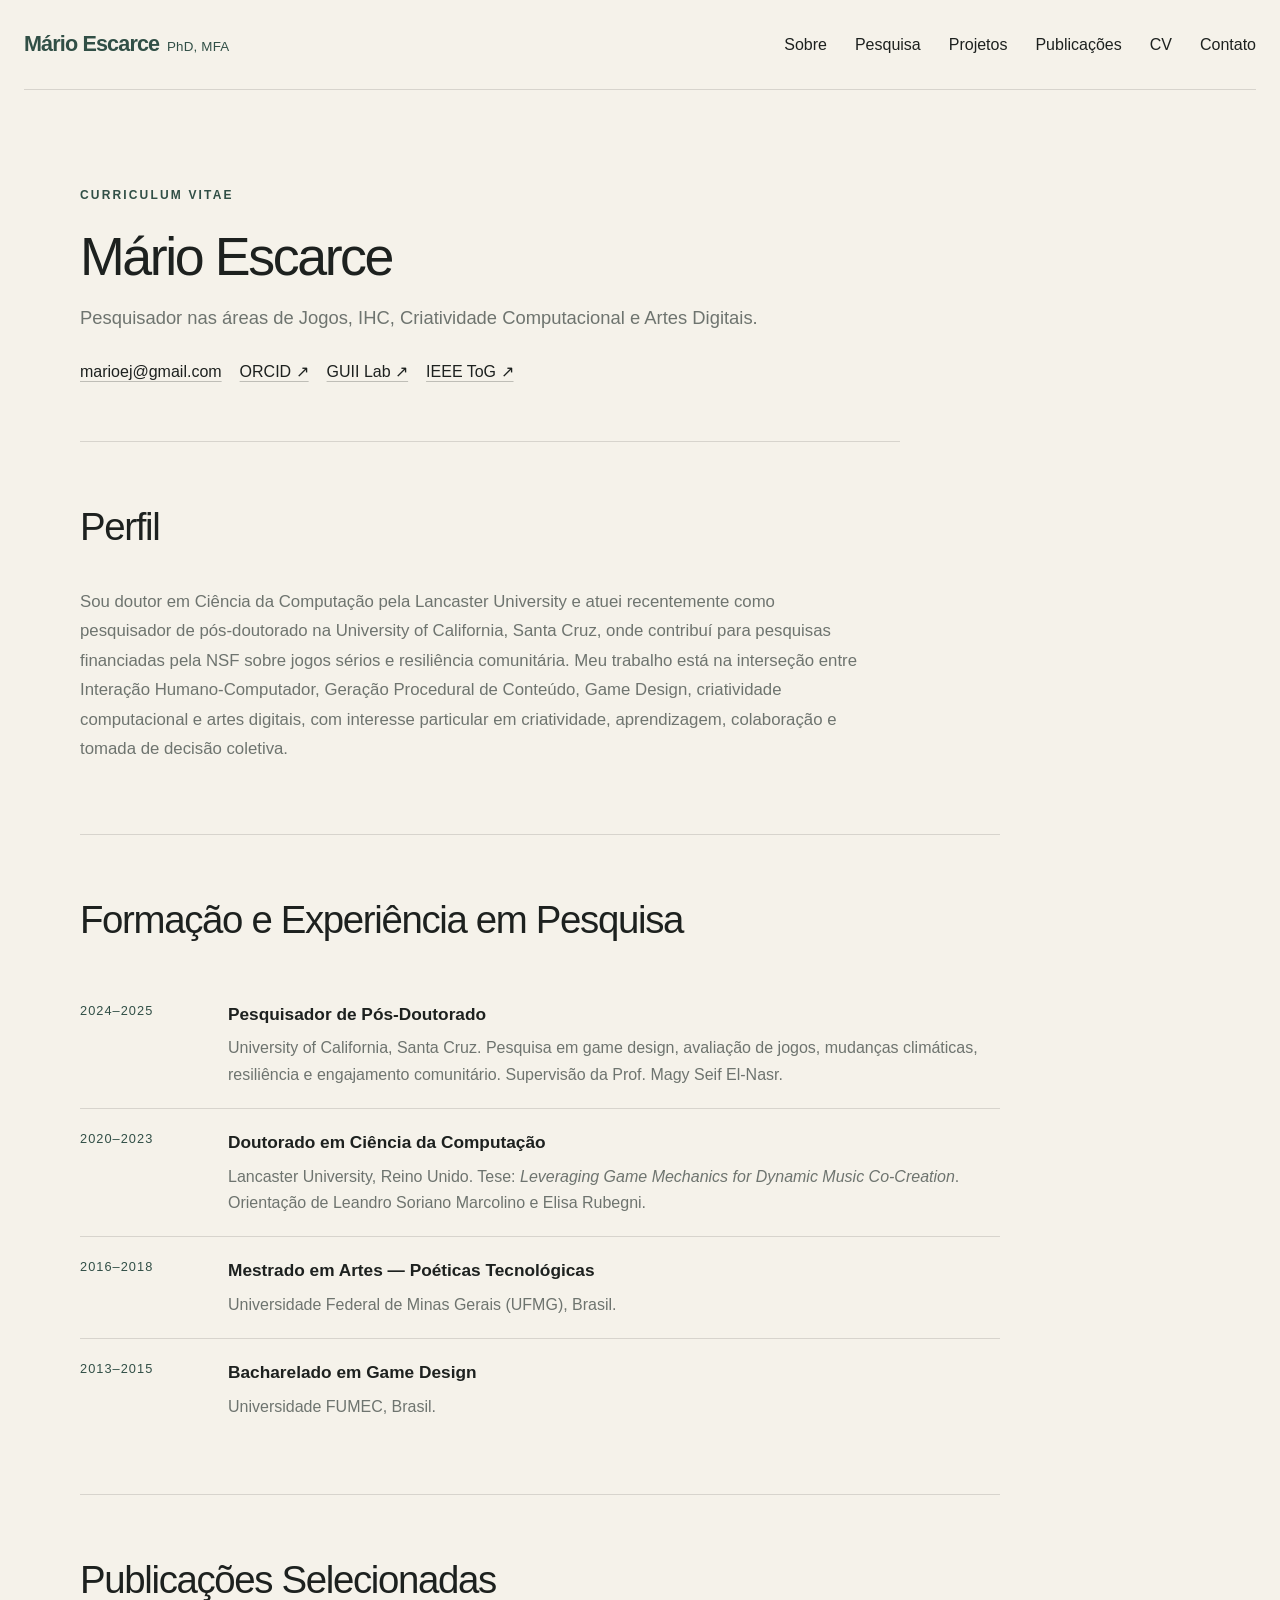
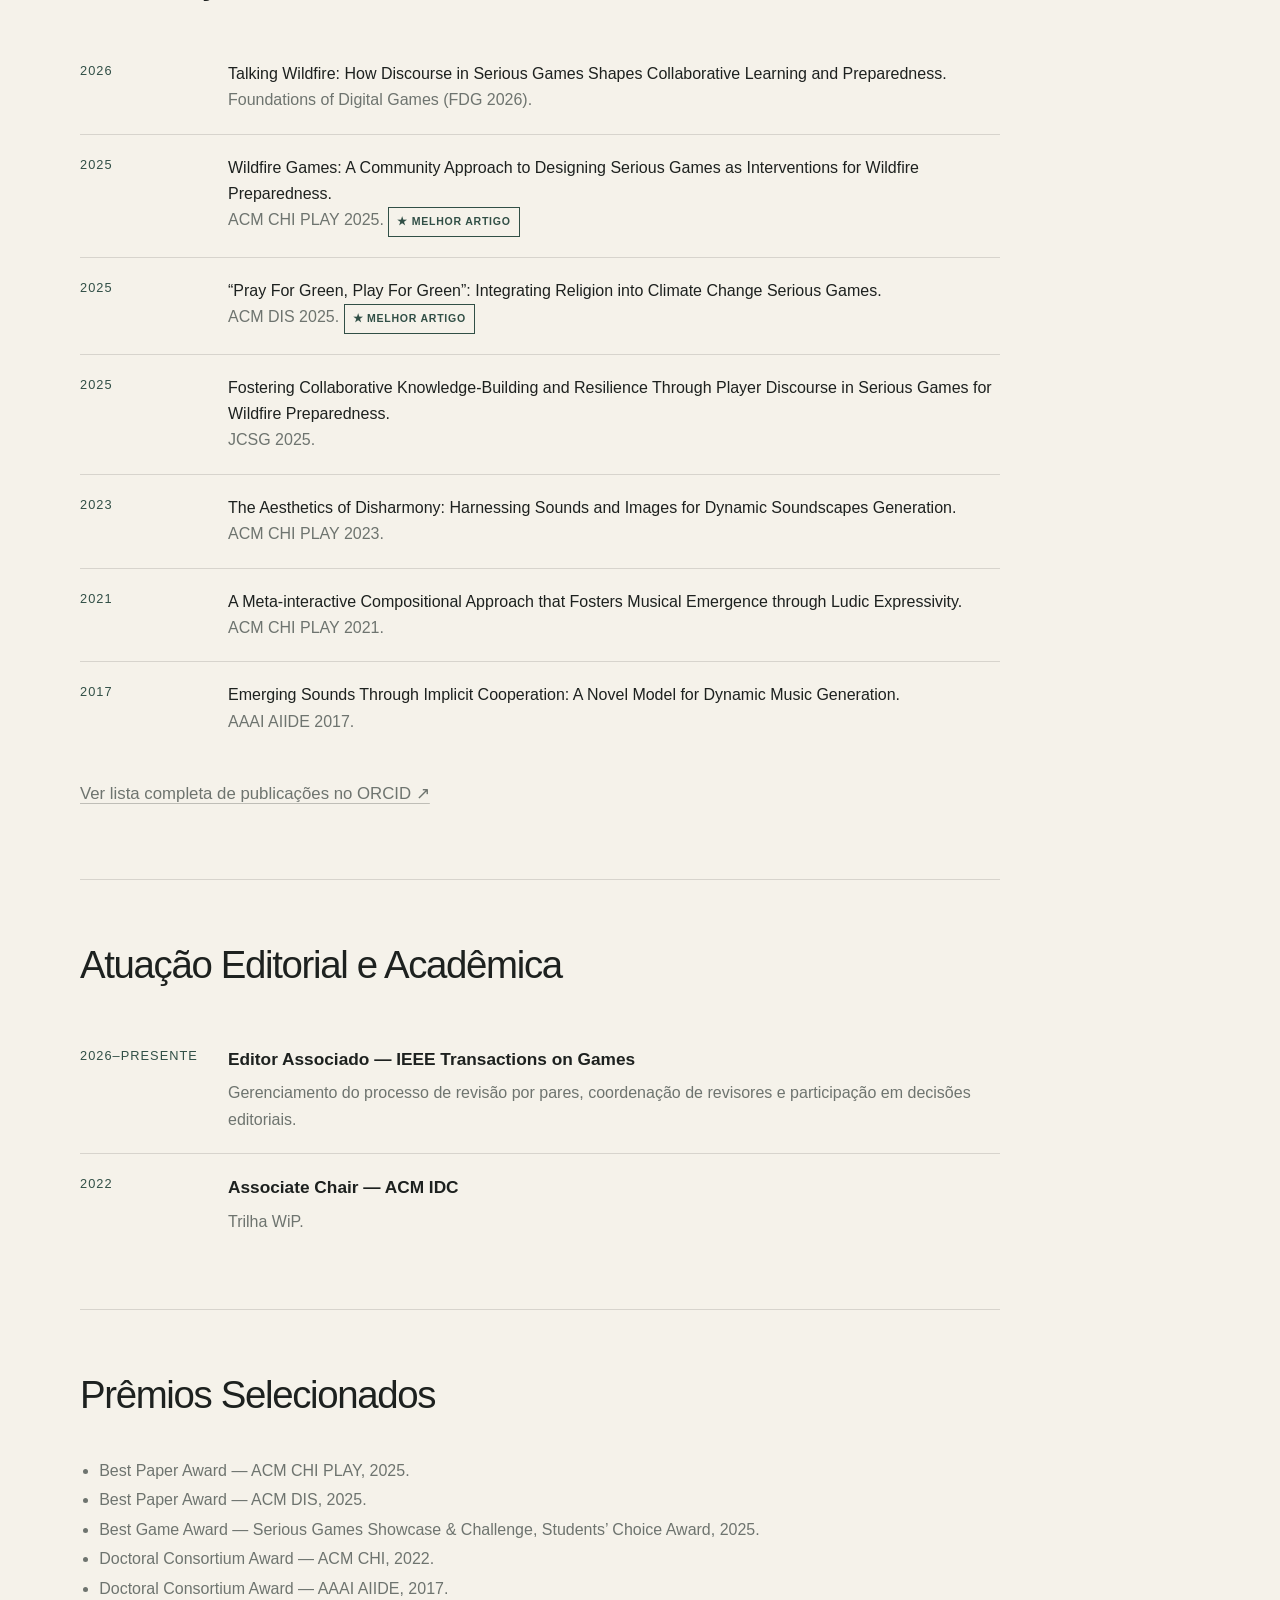
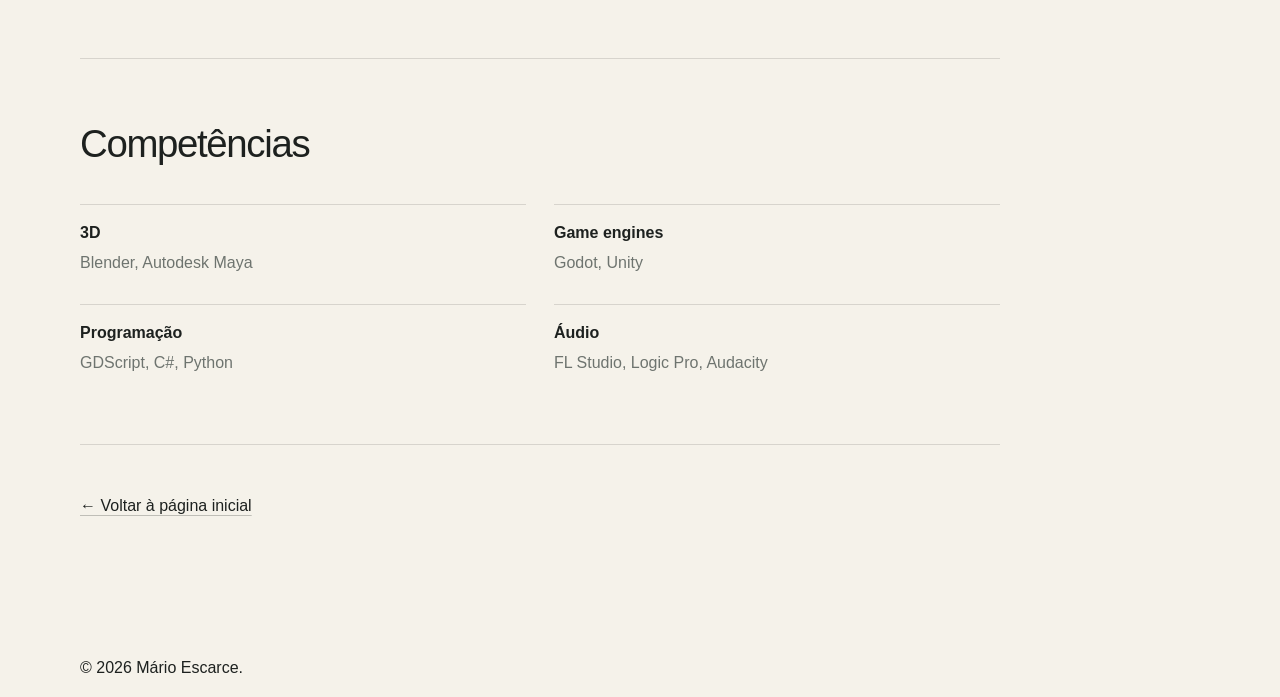
==== cv-pt.html @ 7b3f4ce1 "Create cv-pt.html" ====
<!doctype html>
<html lang="pt-BR">
<head>
  <meta charset="utf-8">
  <meta name="viewport" content="width=device-width, initial-scale=1">
  <title>Mário Escarce — CV</title>
  <meta name="description" content="Currículo resumido de Mário Escarce, pesquisador nas áreas de jogos, IHC, criatividade computacional e artes digitais.">
  <link rel="stylesheet" href="styles.css">
</head>
<body class="cv-body">
  <header class="site-header">
    <a class="brand" href="index.html#top">
      <span class="brand-name">Mário Escarce</span>
      <span class="brand-credentials">PhD, MFA</span>
    </a>

    <nav class="nav-links" aria-label="Navegação principal">
      <a href="index.html#about">Sobre</a>
      <a href="index.html#research">Pesquisa</a>
      <a href="index.html#projects">Projetos</a>
      <a href="index.html#publications">Publicações</a>
      <a href="cv-pt.html" aria-current="page">CV</a>
      <a href="index.html#contact">Contato</a>
    </nav>
  </header>

  <main class="cv-page">
    <section class="cv-hero">
      <p class="eyebrow">Curriculum Vitae</p>
      <h1>Mário Escarce</h1>
      <p class="cv-lead">Pesquisador nas áreas de Jogos, IHC, Criatividade Computacional e Artes Digitais.</p>

      <div class="cv-links">
        <a href="mailto:marioej@gmail.com">marioej@gmail.com</a>
        <a href="https://orcid.org/0000-0002-9091-2278" target="_blank" rel="noopener">ORCID ↗</a>
        <a href="https://guiilab.ucsc.edu/home" target="_blank" rel="noopener">GUII Lab ↗</a>
        <a href="https://transactions.games/about/editors" target="_blank" rel="noopener">IEEE ToG ↗</a>
      </div>
    </section>

    <section class="cv-section">
      <h2>Perfil</h2>
      <p>Sou doutor em Ciência da Computação pela Lancaster University e atuei recentemente como pesquisador de pós-doutorado na University of California, Santa Cruz, onde contribuí para pesquisas financiadas pela NSF sobre jogos sérios e resiliência comunitária. Meu trabalho está na interseção entre Interação Humano-Computador, Geração Procedural de Conteúdo, Game Design, criatividade computacional e artes digitais, com interesse particular em criatividade, aprendizagem, colaboração e tomada de decisão coletiva.</p>
    </section>

    <section class="cv-section">
      <h2>Formação e Experiência em Pesquisa</h2>

      <div class="cv-entry">
        <div class="cv-year">2024–2025</div>
        <div>
          <h3>Pesquisador de Pós-Doutorado</h3>
          <p>University of California, Santa Cruz. Pesquisa em game design, avaliação de jogos, mudanças climáticas, resiliência e engajamento comunitário. Supervisão da Prof. Magy Seif El-Nasr.</p>
        </div>
      </div>

      <div class="cv-entry">
        <div class="cv-year">2020–2023</div>
        <div>
          <h3>Doutorado em Ciência da Computação</h3>
          <p>Lancaster University, Reino Unido. Tese: <em>Leveraging Game Mechanics for Dynamic Music Co-Creation</em>. Orientação de Leandro Soriano Marcolino e Elisa Rubegni.</p>
        </div>
      </div>

      <div class="cv-entry">
        <div class="cv-year">2016–2018</div>
        <div>
          <h3>Mestrado em Artes — Poéticas Tecnológicas</h3>
          <p>Universidade Federal de Minas Gerais (UFMG), Brasil.</p>
        </div>
      </div>

      <div class="cv-entry">
        <div class="cv-year">2013–2015</div>
        <div>
          <h3>Bacharelado em Game Design</h3>
          <p>Universidade FUMEC, Brasil.</p>
        </div>
      </div>
    </section>

    <section class="cv-section">
      <h2>Publicações Selecionadas</h2>

      <div class="cv-pub">
        <span>2026</span>
        <div>
          <strong>Talking Wildfire: How Discourse in Serious Games Shapes Collaborative Learning and Preparedness.</strong><br>
          Foundations of Digital Games (FDG 2026).
        </div>
      </div>

      <div class="cv-pub">
        <span>2025</span>
        <div>
          <strong>Wildfire Games: A Community Approach to Designing Serious Games as Interventions for Wildfire Preparedness.</strong><br>
          ACM CHI PLAY 2025. <span class="award-badge">★ Melhor Artigo</span>
        </div>
      </div>

      <div class="cv-pub">
        <span>2025</span>
        <div>
          <strong>“Pray For Green, Play For Green”: Integrating Religion into Climate Change Serious Games.</strong><br>
          ACM DIS 2025. <span class="award-badge">★ Melhor Artigo</span>
        </div>
      </div>

      <div class="cv-pub">
        <span>2025</span>
        <div>
          <strong>Fostering Collaborative Knowledge-Building and Resilience Through Player Discourse in Serious Games for Wildfire Preparedness.</strong><br>
          JCSG 2025.
        </div>
      </div>

      <div class="cv-pub">
        <span>2023</span>
        <div>
          <strong>The Aesthetics of Disharmony: Harnessing Sounds and Images for Dynamic Soundscapes Generation.</strong><br>
          ACM CHI PLAY 2023.
        </div>
      </div>

      <div class="cv-pub">
        <span>2021</span>
        <div>
          <strong>A Meta-interactive Compositional Approach that Fosters Musical Emergence through Ludic Expressivity.</strong><br>
          ACM CHI PLAY 2021.
        </div>
      </div>

      <div class="cv-pub">
        <span>2017</span>
        <div>
          <strong>Emerging Sounds Through Implicit Cooperation: A Novel Model for Dynamic Music Generation.</strong><br>
          AAAI AIIDE 2017.
        </div>
      </div>

      <p class="cv-more">
        <a href="https://orcid.org/0000-0002-9091-2278" target="_blank" rel="noopener">
          Ver lista completa de publicações no ORCID ↗
        </a>
      </p>
    </section>

    <section class="cv-section">
      <h2>Atuação Editorial e Acadêmica</h2>

      <div class="cv-entry">
        <div class="cv-year">2026–presente</div>
        <div>
          <h3>Editor Associado — IEEE Transactions on Games</h3>
          <p>Gerenciamento do processo de revisão por pares, coordenação de revisores e participação em decisões editoriais.</p>
        </div>
      </div>

      <div class="cv-entry">
        <div class="cv-year">2022</div>
        <div>
          <h3>Associate Chair — ACM IDC</h3>
          <p>Trilha WiP.</p>
        </div>
      </div>
    </section>

    <section class="cv-section">
      <h2>Prêmios Selecionados</h2>

      <ul class="cv-list">
        <li>Best Paper Award — ACM CHI PLAY, 2025.</li>
        <li>Best Paper Award — ACM DIS, 2025.</li>
        <li>Best Game Award — Serious Games Showcase & Challenge, Students’ Choice Award, 2025.</li>
        <li>Doctoral Consortium Award — ACM CHI, 2022.</li>
        <li>Doctoral Consortium Award — AAAI AIIDE, 2017.</li>
      </ul>
    </section>

    <section class="cv-section">
      <h2>Competências</h2>

      <div class="cv-skills">
        <div><strong>3D</strong><span>Blender, Autodesk Maya</span></div>
        <div><strong>Game engines</strong><span>Godot, Unity</span></div>
        <div><strong>Programação</strong><span>GDScript, C#, Python</span></div>
        <div><strong>Áudio</strong><span>FL Studio, Logic Pro, Audacity</span></div>
      </div>
    </section>

    <div class="cv-back">
      <a href="index.html">← Voltar à página inicial</a>
    </div>
  </main>

  <footer class="site-footer cv-footer">
    <p>© 2026 Mário Escarce.</p>
  </footer>
</body>
</html>
---- styles.css ----
:root {
  --bg: #f5f2ea;
  --paper: #fbfaf6;
  --ink: #1d211f;
  --muted: #6e746f;
  --line: rgba(29, 33, 31, 0.14);
  --accent: #314f46;
  --accent-soft: #dce6df;
  --max: 1240px;
}

* { box-sizing: border-box; }
html { scroll-behavior: smooth; }
body {
  margin: 0;
  background: var(--bg);
  color: var(--ink);
  font-family: "DM Sans", sans-serif;
  line-height: 1.6;
}
a { color: inherit; text-decoration: none; }
img { max-width: 100%; display: block; }

.noise {
  position: fixed;
  inset: 0;
  pointer-events: none;
  opacity: .18;
  background-image: url("data:image/svg+xml,%3Csvg viewBox='0 0 180 180' xmlns='http://www.w3.org/2000/svg'%3E%3Cfilter id='n'%3E%3CfeTurbulence type='fractalNoise' baseFrequency='.9' numOctaves='2' stitchTiles='stitch'/%3E%3C/filter%3E%3Crect width='100%25' height='100%25' filter='url(%23n)' opacity='.035'/%3E%3C/svg%3E");
  z-index: 20;
}

.site-header {
  width: min(calc(100% - 48px), var(--max));
  margin: 0 auto;
  height: 90px;
  display: flex;
  align-items: center;
  justify-content: space-between;
  border-bottom: 1px solid var(--line);
}
.brand {
  white-space: nowrap;
  font-family: "Libre Franklin", sans-serif;
  font-size: 1.35rem;
  font-weight: 700;
  letter-spacing: -.04em;
}
.brand span { color: var(--accent); }
.header-right { display: flex; align-items: center; gap: 24px; }
.nav { display: flex; gap: 28px; font-size: .9rem; color: var(--muted); }
.lang-toggle { border: 0; background: transparent; color: var(--muted); font: inherit; font-size: .75rem; letter-spacing: .08em; padding: 8px 0; cursor: pointer; display: flex; align-items: center; gap: 5px; }
.lang-option { transition: color .2s ease, opacity .2s ease; opacity: .5; }
.lang-option.active { color: var(--ink); opacity: 1; font-weight: 600; }
.lang-divider { opacity: .35; }
.nav a { transition: color .2s ease; }
.nav a:hover { color: var(--ink); }

main { width: min(calc(100% - 48px), var(--max)); margin: 0 auto; }
.section-grid {
  display: grid;
  grid-template-columns: 90px 1fr;
  gap: 28px;
}
.hero {
  grid-template-columns: 1.45fr .55fr;
  min-height: calc(100vh - 90px);
  align-items: center;
  gap: 80px;
  padding: 80px 0;
}
.eyebrow {
  margin: 0 0 24px;
  font-size: .75rem;
  font-weight: 600;
  text-transform: uppercase;
  letter-spacing: .18em;
  color: var(--accent);
}
.hero h1,
.section-content h2,
.projects-heading h2,
.contact-section h2,
.quote-section p {
  font-family: "Libre Franklin", sans-serif;
  font-weight: 500;
  letter-spacing: -.045em;
}
.hero h1 {
  max-width: 920px;
  margin: 0;
  font-size: clamp(2.85rem, 5.25vw, 5.35rem);
  line-height: 1.035;
}
.hero h1 em { font-style: normal; color: var(--accent); }
.hero-text {
  max-width: 760px;
  margin: 38px 0 0;
  font-size: 1.08rem;
  color: var(--muted);
}
.hero-actions { display: flex; gap: 14px; margin-top: 34px; }
.button {
  padding: 13px 18px;
  border: 1px solid var(--ink);
  font-size: .9rem;
  transition: transform .2s ease, background .2s ease, color .2s ease;
}
.button:hover { transform: translateY(-2px); }
.button.primary { background: var(--ink); color: var(--paper); }
.button.ghost { border-color: var(--line); }

.hero-card {
  border-left: 1px solid var(--line);
  padding-left: 34px;
}
.portrait-frame {
  aspect-ratio: 4 / 5;
  background: var(--accent-soft);
  overflow: hidden;
  margin-bottom: 24px;
}
.portrait-placeholder {
  height: 100%;
  display: grid;
  place-items: center;
  text-align: center;
  text-transform: uppercase;
  letter-spacing: .16em;
  font-size: .7rem;
  color: var(--accent);
}
.hero-meta { display: grid; gap: 18px; font-size: .9rem; }
.hero-meta > div { display: grid; gap: 3px; }
.meta-label { color: var(--muted); font-size: .73rem; text-transform: uppercase; letter-spacing: .12em; }
.inline-links { display: flex; gap: 14px; }
.inline-links a, .text-link, .project-copy a, .footer-links a { text-decoration: underline; text-decoration-color: rgba(29,33,31,.25); text-underline-offset: 4px; }

.content-section { padding: 130px 0; border-top: 1px solid var(--line); }
.section-index { font-size: .78rem; color: var(--muted); padding-top: 6px; }
.section-content h2, .projects-heading h2 {
  margin: 0 0 52px;
  max-width: 850px;
  font-size: clamp(2rem, 3.2vw, 3.55rem);
  line-height: 1.08;
}
.two-col-text { display: grid; grid-template-columns: 1fr 1fr; gap: 56px; max-width: 940px; font-size: 1.08rem; color: var(--muted); }
.two-col-text strong { color: var(--ink); }

.research-list { border-top: 1px solid var(--line); }
.research-item {
  display: grid;
  grid-template-columns: 60px 1fr;
  gap: 20px;
  padding: 34px 0;
  border-bottom: 1px solid var(--line);
}
.research-number { color: var(--accent); font-family: "Libre Franklin"; font-weight: 600; }
.research-item h3 { margin: 0 0 7px; font-size: 1.35rem; font-weight: 500; }
.research-item p { margin: 0; color: var(--muted); max-width: 760px; }

.projects-section { border-top: 1px solid var(--line); }
.projects-heading { max-width: 980px; margin-bottom: 52px; }
.project-grid { display: grid; grid-template-columns: 1.25fr .75fr; gap: 24px; }
.project-card {
  background: var(--paper);
  border: 1px solid var(--line);
  overflow: hidden;
}
.project-card-large { grid-row: span 2; }
.project-visual { min-height: 260px; display: grid; place-items: center; overflow: hidden; background: var(--accent-soft); }
.project-card-large .project-visual { min-height: 520px; }
.project-image-wrap img { width: 100%; height: 100%; object-fit: cover; display: block; }
.project-card-large .project-image-wrap img { min-height: 520px; }
.project-image-pair { grid-template-columns: 1fr 1fr; min-height: 260px; }
.project-image-pair img { width: 100%; height: 100%; min-width: 0; object-fit: cover; display: block; }
.project-links { display: flex; flex-wrap: wrap; gap: 18px; }
.gradient-one { background: radial-gradient(circle at 20% 20%, #8fa59a 0, transparent 30%), linear-gradient(135deg, #213c35, #9a7657); }
.gradient-two { background: linear-gradient(150deg, #342d45, #7d6d82 55%, #ccbfa4); }
.gradient-three { background: linear-gradient(145deg, #8b5e4c, #d3ad85 55%, #253a3b); }
.project-copy { padding: 26px; }
.project-copy h3 { margin: 5px 0 8px; font-size: 1.5rem; font-weight: 500; }
.project-copy p { color: var(--muted); }
.project-type { margin: 0; font-size: .73rem; text-transform: uppercase; letter-spacing: .12em; }

.publication-heading { display: flex; justify-content: space-between; align-items: end; gap: 30px; }
.publication-list { border-top: 1px solid var(--line); }
.publication {
  display: grid;
  grid-template-columns: 70px 1fr 40px;
  gap: 25px;
  padding: 26px 0;
  border-bottom: 1px solid var(--line);
}
.pub-year { color: var(--accent); font-size: .82rem; padding-top: 4px; }
.publication h3 { margin: 0 0 7px; font-weight: 500; font-size: 1.16rem; }
.publication p { margin: 2px 0; color: var(--muted); font-size: .92rem; }
.pub-venue { font-style: italic; }
.pub-link { font-size: 1.25rem; }

.quote-section {
  padding: 132px 0;
  border-top: 1px solid var(--line);
}
.quote-section p {
  margin: 0;
  max-width: 960px;
  font-size: clamp(2rem, 3.65vw, 3.9rem);
  line-height: 1.09;
}
.quote-section em { font-style: normal; color: var(--accent); }

.contact-section {
  padding: 130px 0 100px;
  border-top: 1px solid var(--line);
}
.contact-section h2 { margin: 0 0 28px; max-width: 800px; font-size: clamp(2.05rem, 3.8vw, 3.9rem); line-height: 1.07; }
.contact-email { display: inline-block; font-size: 1.2rem; border-bottom: 1px solid var(--ink); padding-bottom: 4px; }
.footer-links { display: flex; flex-wrap: wrap; gap: 22px; margin-top: 70px; color: var(--muted); font-size: .9rem; }
.footer {
  width: min(calc(100% - 48px), var(--max));
  margin: 0 auto;
  padding: 24px 0 40px;
  border-top: 1px solid var(--line);
  display: flex;
  justify-content: space-between;
  gap: 20px;
  color: var(--muted);
  font-size: .78rem;
}

.reveal { opacity: 0; transform: translateY(16px); transition: opacity .65s ease, transform .65s ease; }
.reveal.visible { opacity: 1; transform: none; }
.delay-1 { transition-delay: .08s; }
.delay-2 { transition-delay: .16s; }

@media (max-width: 900px) {
  .nav { display: none; }
  .header-right { gap: 0; }
  .hero { grid-template-columns: 1fr; gap: 55px; min-height: auto; }
  .hero-card { border-left: 0; border-top: 1px solid var(--line); padding: 34px 0 0; display: grid; grid-template-columns: minmax(180px, 300px) 1fr; gap: 28px; }
  .portrait-frame { margin-bottom: 0; }
  .section-grid { grid-template-columns: 45px 1fr; }
  .two-col-text { grid-template-columns: 1fr; gap: 10px; }
  .project-grid { grid-template-columns: 1fr; }
  .project-card-large { grid-row: auto; }
  .project-card-large .project-visual { min-height: 330px; }
}

@media (max-width: 620px) {
  .site-header, main, .footer { width: min(calc(100% - 30px), var(--max)); }
  .site-header { height: 72px; }
  .hero { padding: 58px 0 80px; }
  .hero h1 { font-size: clamp(2.5rem, 11.5vw, 3.65rem); line-height: 1.04; }
  .quote-section p { font-size: clamp(1.85rem, 8.8vw, 3rem); line-height: 1.1; }
  .contact-section h2 { font-size: clamp(1.95rem, 9.2vw, 3.2rem); }
  .hero-card { grid-template-columns: 1fr; }
  .section-grid { grid-template-columns: 1fr; gap: 16px; }
  .section-index { display: none; }
  .content-section { padding: 90px 0; }
  .publication-heading { align-items: start; flex-direction: column; }
  .publication { grid-template-columns: 48px 1fr 25px; gap: 12px; }
  .hero-actions { flex-direction: column; align-items: stretch; }
  .button { text-align: center; }
  .footer { flex-direction: column; }
}

/* v4: real portrait */
.portrait-photo { width: 100%; height: 100%; display: block; object-fit: cover; object-position: center 28%; }
.pub-link.muted { opacity: .35; cursor: default; }

/* v6 refinements: quieter typography, uncropped media, and project hierarchy */
.hero h1 {
  font-size: clamp(2.45rem, 4.55vw, 4.65rem);
  line-height: 1.06;
  max-width: 880px;
}
.section-content h2,
.projects-heading h2 {
  font-size: clamp(1.85rem, 2.75vw, 3.05rem);
  line-height: 1.12;
}
.contact-section h2 {
  font-size: clamp(1.9rem, 3vw, 3.15rem);
  line-height: 1.1;
}

/* Preserve the complete portrait rather than filling/cropping the frame. */
.portrait-frame {
  aspect-ratio: 3 / 4;
  padding: 10px;
  background: var(--accent-soft);
}
.portrait-photo {
  width: 100%;
  height: 100%;
  object-fit: contain;
  object-position: center;
  background: var(--paper);
}

/* Preserve screenshots in full. */
.project-image-contain img {
  width: 100%;
  height: 100%;
  object-fit: contain;
  background: #111;
}
.project-image-pair-stacked {
  grid-template-columns: 1fr;
  grid-template-rows: auto auto;
  min-height: 0;
  background: #111;
}
.project-image-pair-stacked img {
  width: 100%;
  height: auto;
  object-fit: contain;
}
.project-card-large .project-image-pair-stacked {
  min-height: 0;
}

@media (max-width: 620px) {
  .hero h1 {
    font-size: clamp(2.15rem, 9.8vw, 3.05rem);
    line-height: 1.08;
  }
  .section-content h2,
  .projects-heading h2 {
    font-size: clamp(1.75rem, 8vw, 2.55rem);
  }
  .contact-section h2 {
    font-size: clamp(1.8rem, 8.4vw, 2.65rem);
  }
}

/* v7: portrait uses its native 300x464 aspect ratio, with no crop or forced frame. */
.portrait-frame {
  width: min(100%, 300px);
  aspect-ratio: 300 / 464;
  padding: 0;
  margin-bottom: 24px;
  background: transparent;
  overflow: hidden;
}
.portrait-photo {
  width: 100%;
  height: auto;
  display: block;
  object-fit: initial;
  object-position: initial;
  background: transparent;
}

@media (max-width: 900px) {
  .portrait-frame {
    width: min(100%, 300px);
  }
}


/* v8: more restrained project imagery and a compact Jikan diptych. */
.project-visual.project-media-compact {
  min-height: 0;
  padding: 14px;
  background: var(--accent-soft);
  overflow: hidden;
}
.project-card-large .project-visual.project-media-compact {
  min-height: 0;
}
.project-visual.project-media-compact img,
.project-card-large .project-visual.project-media-compact img {
  width: 100%;
  height: auto;
  min-height: 0;
  max-height: 245px;
  object-fit: contain;
  display: block;
}
.project-visual.project-media-jikan img,
.project-card-large .project-visual.project-media-jikan img {
  max-height: 270px;
}

@media (max-width: 900px) {
  .project-visual.project-media-compact img,
  .project-card-large .project-visual.project-media-compact img {
    max-height: 230px;
  }
  .project-visual.project-media-jikan img,
  .project-card-large .project-visual.project-media-jikan img {
    max-height: 240px;
  }
}

@media (max-width: 620px) {
  .project-visual.project-media-compact {
    padding: 10px;
  }
  .project-visual.project-media-compact img,
  .project-card-large .project-visual.project-media-compact img,
  .project-visual.project-media-jikan img,
  .project-card-large .project-visual.project-media-jikan img {
    max-height: none;
  }
}


/* v9 — balanced portfolio layout; uses only original/user-supplied or paper-extracted figures. */

/* Smaller researcher portrait while preserving the native 300×464 ratio. */
.portrait-frame {
  width: min(100%, 220px);
  aspect-ratio: 300 / 464;
  margin: 0 auto 20px;
  padding: 0;
  background: transparent;
}
.portrait-photo {
  width: 100%;
  height: auto;
  display: block;
}

/* Three equally weighted project cards. */
.project-grid {
  grid-template-columns: repeat(3, minmax(0, 1fr));
  gap: 22px;
  align-items: stretch;
}
.project-card,
.project-card-large {
  grid-row: auto;
  display: flex;
  flex-direction: column;
  min-width: 0;
}
.project-copy {
  display: flex;
  flex-direction: column;
  flex: 1;
}
.project-copy > a,
.project-copy .project-links {
  margin-top: auto;
  padding-top: 14px;
}

/* Consistent media window across all three projects. */
.project-visual.project-media-compact,
.project-card-large .project-visual.project-media-compact {
  height: 190px;
  min-height: 190px;
  padding: 10px;
  background: var(--accent-soft);
  display: flex;
  align-items: center;
  justify-content: center;
}
.project-visual.project-media-compact img,
.project-card-large .project-visual.project-media-compact img,
.project-visual.project-media-jikan img,
.project-card-large .project-visual.project-media-jikan img {
  width: 100%;
  height: 100%;
  min-height: 0;
  max-height: none;
  object-fit: contain;
}

/* Jikan is already a diptych made from the two original screenshots. */
.project-media-jikan {
  background: var(--paper);
}

@media (max-width: 900px) {
  .project-grid {
    grid-template-columns: 1fr;
  }
  .project-visual.project-media-compact,
  .project-card-large .project-visual.project-media-compact {
    height: auto;
    min-height: 0;
  }
  .project-visual.project-media-compact img,
  .project-card-large .project-visual.project-media-compact img,
  .project-visual.project-media-jikan img,
  .project-card-large .project-visual.project-media-jikan img {
    width: 100%;
    height: auto;
  }
  .portrait-frame {
    width: min(58vw, 190px);
  }
}

/* v10 — real-figure presentation only. The Climate and Bubble assets are
   cropped versions of the original supplied/paper figures, removing only
   their side gutters/bars. No generated imagery is used. */
.project-card:not(.project-card-large) .project-visual.project-media-compact img {
  object-fit: cover;
}

/* v12 — academic credentials in the header are intentionally secondary. */
.brand {
  display: inline-flex;
  align-items: baseline;
  gap: .48rem;
}
.brand-credentials {
  font-family: "Libre Franklin", sans-serif;
  font-size: .62em;
  font-weight: 500;
  letter-spacing: .015em;
  color: var(--muted);
  white-space: nowrap;
}
@media (max-width: 620px) {
  .brand { gap: .34rem; }
  .brand-credentials { font-size: .54em; }
}

/* v13 — align portrait with profile metadata and soften the profile column composition. */
.hero-card {
  display: flex;
  flex-direction: column;
  align-items: flex-start;
}
.portrait-frame {
  width: min(100%, 205px);
  margin: 0 0 22px 34px;
}
.hero-meta {
  width: 100%;
}
@media (max-width: 900px) {
  .portrait-frame {
    width: min(52vw, 190px);
    margin-left: 0;
  }
}

/* v14 — centered profile portrait and simpler About composition. */

/* Center the portrait within the full profile column, while keeping metadata left-aligned. */
.hero-card {
  display: flex;
  flex-direction: column;
  align-items: stretch;
}
.portrait-frame {
  width: min(100%, 205px);
  margin: 0 auto 24px;
  align-self: center;
}
.hero-meta {
  width: 100%;
  max-width: 280px;
  margin: 0 auto;
}

/* About: one concise readable column instead of two competing columns. */
.about-text-single {
  max-width: 760px;
  font-size: 1.08rem;
  line-height: 1.75;
  color: var(--muted);
}
.about-text-single p {
  margin: 0;
}

@media (max-width: 900px) {
  .portrait-frame {
    width: min(52vw, 190px);
    margin-left: auto;
    margin-right: auto;
  }
  .hero-meta {
    max-width: none;
  }
}

/* v15 — expanded publications and award highlights. */
.pub-title-row {
  display: flex;
  align-items: flex-start;
  gap: 12px;
  flex-wrap: wrap;
}
.pub-title-row h3 { flex: 1 1 420px; }
.award-badge {
  display: inline-flex;
  align-items: center;
  white-space: nowrap;
  border: 1px solid var(--accent);
  color: var(--accent);
  padding: 5px 8px;
  font-size: .66rem;
  font-weight: 600;
  letter-spacing: .07em;
  text-transform: uppercase;
}
@media (max-width: 700px) {
  .award-badge { margin-top: 2px; }
}

/* v16 — internal HTML CV page */
.cv-page {
  width: min(1120px, calc(100% - 48px));
  margin: 0 auto;
  padding: 96px 0 120px;
}
.cv-hero {
  max-width: 820px;
  padding-bottom: 56px;
  border-bottom: 1px solid var(--line);
}
.cv-hero h1 {
  margin: 8px 0 14px;
  font-family: "Libre Franklin", sans-serif;
  font-size: clamp(2.8rem, 6vw, 5.4rem);
  font-weight: 500;
  letter-spacing: -.045em;
  line-height: 1;
}
.cv-lead {
  max-width: 720px;
  font-size: 1.15rem;
  color: var(--muted);
}
.cv-links {
  display: flex;
  flex-wrap: wrap;
  gap: 18px;
  margin-top: 26px;
}
.cv-links a,
.cv-more a,
.cv-back a {
  text-decoration: underline;
  text-decoration-color: rgba(29,33,31,.25);
  text-underline-offset: 4px;
}
.cv-section {
  max-width: 920px;
  padding: 54px 0;
  border-bottom: 1px solid var(--line);
}
.cv-section h2 {
  margin: 0 0 30px;
  font-family: "Libre Franklin", sans-serif;
  font-size: clamp(1.7rem, 3vw, 2.65rem);
  font-weight: 500;
  letter-spacing: -.035em;
}
.cv-section > p {
  max-width: 790px;
  color: var(--muted);
  font-size: 1.05rem;
  line-height: 1.75;
}
.cv-entry,
.cv-pub {
  display: grid;
  grid-template-columns: 120px 1fr;
  gap: 28px;
  padding: 20px 0;
  border-top: 1px solid var(--line);
}
.cv-entry:first-of-type,
.cv-pub:first-of-type { border-top: 0; }
.cv-year,
.cv-pub > span:first-child {
  color: var(--accent);
  font-size: .8rem;
  letter-spacing: .08em;
  text-transform: uppercase;
}
.cv-entry h3 {
  margin: 0 0 7px;
  font-size: 1.08rem;
  font-weight: 600;
}
.cv-entry p,
.cv-pub div {
  margin: 0;
  color: var(--muted);
  line-height: 1.65;
}
.cv-pub strong { color: var(--ink); font-weight: 500; }
.cv-more { margin-top: 24px !important; }
.cv-list {
  margin: 0;
  padding-left: 1.2rem;
  color: var(--muted);
  line-height: 1.85;
}
.cv-skills {
  display: grid;
  grid-template-columns: repeat(2, minmax(0,1fr));
  gap: 14px 28px;
}
.cv-skills div {
  display: grid;
  gap: 4px;
  padding: 15px 0;
  border-top: 1px solid var(--line);
}
.cv-skills span { color: var(--muted); }
.cv-back { margin-top: 48px; }
.cv-footer {
  width: min(1120px, calc(100% - 48px));
  margin: 0 auto;
}
@media (max-width: 700px) {
  .cv-page { width: min(100% - 28px, 1120px); padding-top: 64px; }
  .cv-entry, .cv-pub { grid-template-columns: 1fr; gap: 7px; }
  .cv-skills { grid-template-columns: 1fr; }
}

/* v17 — CV polish and portrait alignment */
.cv-hero h1 {
  font-size: clamp(2.15rem, 4.2vw, 3.8rem);
  line-height: 1.04;
}

/* More comfortable spacing for the CV-page navigation. */
.cv-page + .site-footer {}
body .site-header .nav-links {
  display: flex;
  align-items: center;
  flex-wrap: wrap;
  gap: 14px 24px;
}
body .site-header .nav-links a {
  padding: 5px 0;
}

/* Move the homepage portrait slightly left without resizing/cropping it. */
.hero-card .portrait-frame {
  transform: translateX(-14px);
}
@media (max-width: 900px) {
  .hero-card .portrait-frame {
    transform: none;
  }
}

.cv-body .site-header {
  display: flex;
  align-items: center;
  justify-content: space-between;
  gap: 28px;
}
.cv-body .site-header .nav-links {
  gap: 16px 28px;
  justify-content: flex-end;
}
@media (max-width: 900px) {
  .cv-body .site-header {
    align-items: flex-start;
    flex-direction: column;
  }
  .cv-body .site-header .nav-links {
    gap: 10px 18px;
    justify-content: flex-start;
  }
}

/* v20 — subtle inline-link emphasis, especially in About copy. */
.about-text-single a,
.about-en a,
.about-pt a {
  color: var(--accent);
  text-decoration: underline;
  text-decoration-thickness: 1px;
  text-decoration-color: color-mix(in srgb, var(--accent) 38%, transparent);
  text-underline-offset: 4px;
  transition: text-decoration-color .18s ease, opacity .18s ease;
}
.about-text-single a:hover,
.about-en a:hover,
.about-pt a:hover {
  text-decoration-color: var(--accent);
}

/* v21 — About hyperlinks: accent color only, no underline. */
.about-text-single a,
.about-en a,
.about-pt a,
.about-text-single a:hover,
.about-en a:hover,
.about-pt a:hover {
  color: var(--accent);
  text-decoration: none;
}

/* v24 — slightly quieter hero statement. */
.hero h1 {
  font-size: clamp(2.05rem, 3.75vw, 3.85rem);
  line-height: 1.08;
  max-width: 820px;
}

@media (max-width: 700px) {
  .hero h1 {
    font-size: clamp(1.95rem, 9vw, 2.85rem);
    line-height: 1.1;
  }
}

.disabled-link {
  opacity: 0.45;
  cursor: default;
  pointer-events: none;
}

/* v25 — intermediate tablet / foldable layout.
   Keeps desktop (>1100px) and existing <=900px rules unchanged. */
@media (min-width: 901px) and (max-width: 1100px) {

  .nav {
    display: none;
  }

  .header-right {
    gap: 0;
  }

  .hero {
    grid-template-columns: 1fr;
    gap: 48px;
    min-height: auto;
  }

  .hero-card {
    border-left: 0;
    border-top: 1px solid var(--line);
    padding: 34px 0 0;
    display: grid;
    grid-template-columns: 190px 1fr;
    gap: 32px;
    align-items: start;
  }

  .portrait-frame {
    width: 180px;
    margin: 0;
    transform: none;
  }

  .hero-meta {
    max-width: none;
    margin: 0;
  }

  .project-grid {
    grid-template-columns: 1fr;
  }

  .project-card-large {
    grid-row: auto;
  }
}

/* Fix for intermediate tablet / foldable screens */
@media (min-width: 700px) and (max-width: 1200px) {

  .hero {
    display: block;
    width: 100%;
  }

  .hero-main {
    width: 100%;
    max-width: none;
  }

  .hero h1 {
    width: 100%;
    max-width: 900px;
  }

  .hero-text {
    width: 100%;
    max-width: 760px;
  }

  .hero-actions {
    width: auto;
  }

  .hero-card {
    width: 100%;
    margin-top: 48px;
  }
}

/* Fix hero layout on intermediate tablet/foldable widths */
@media (min-width: 621px) and (max-width: 900px) {
  .hero.section-grid {
    grid-template-columns: 1fr;
  }
}
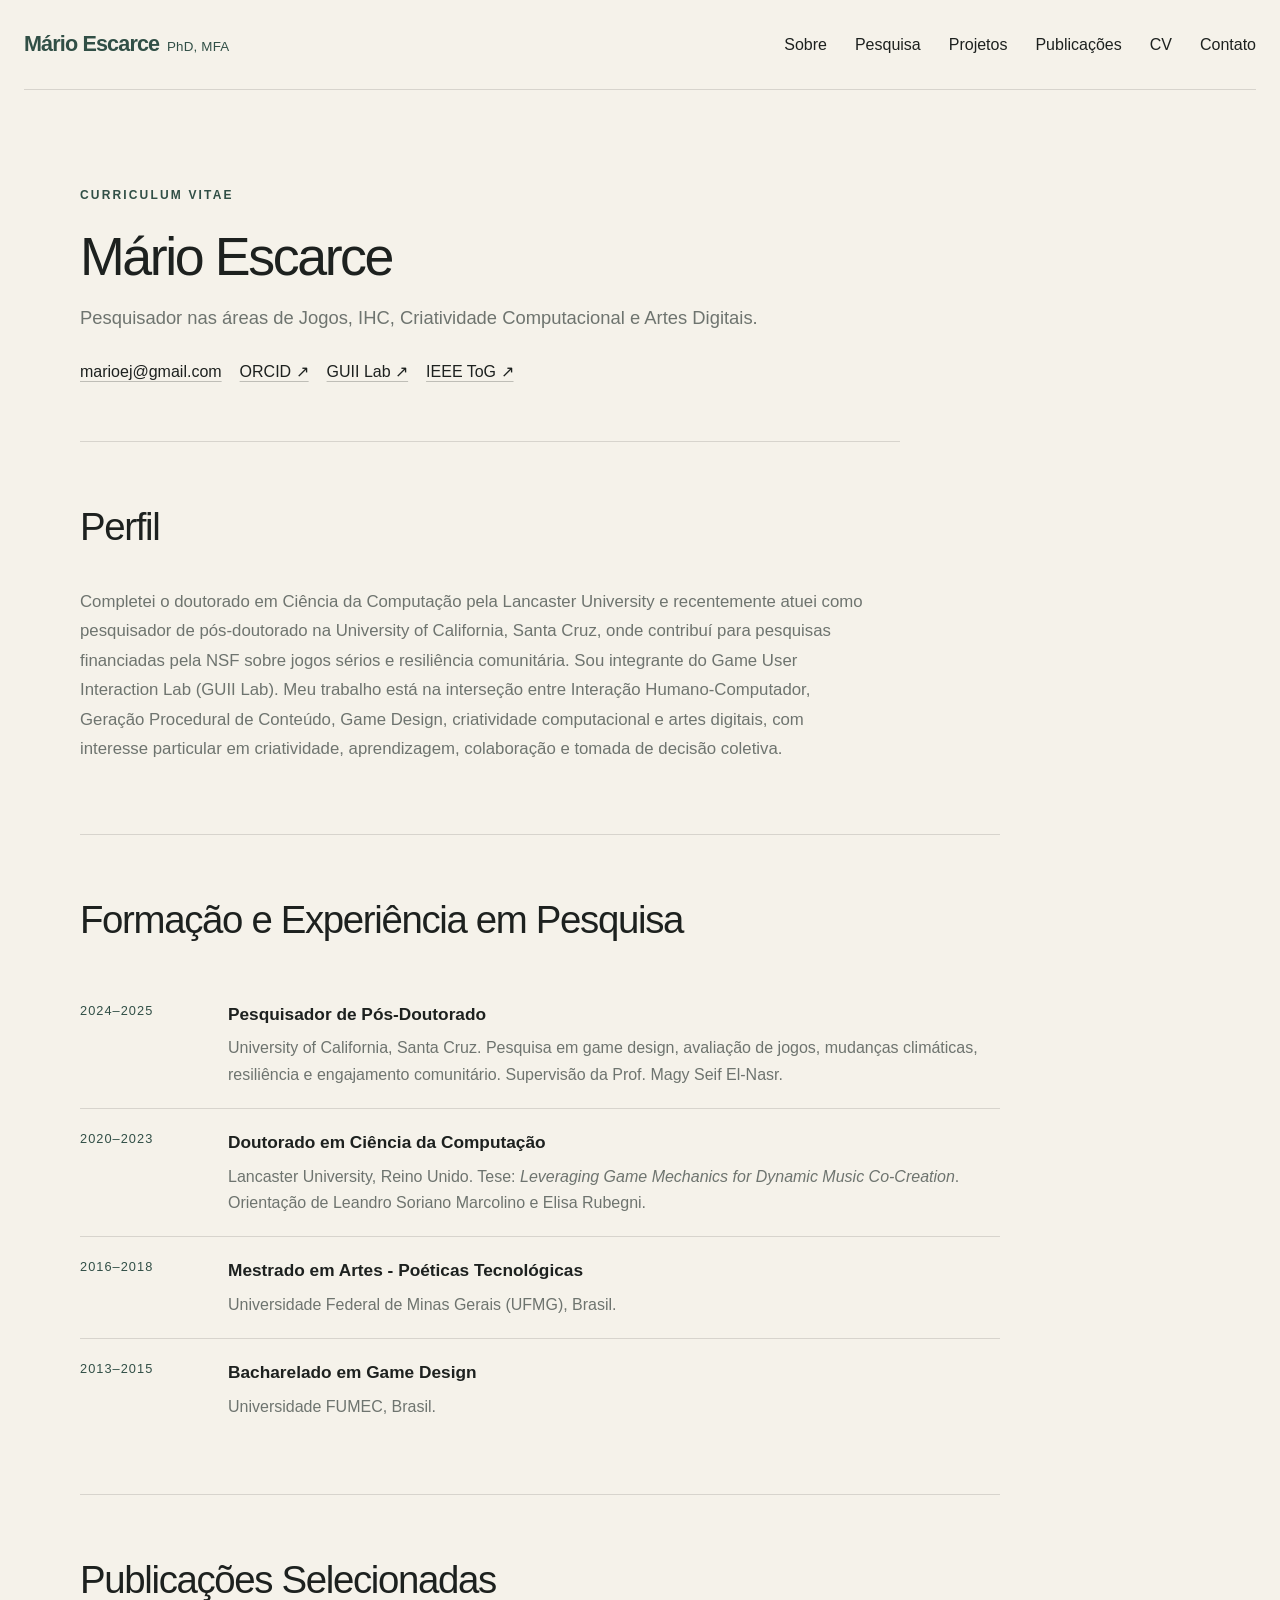
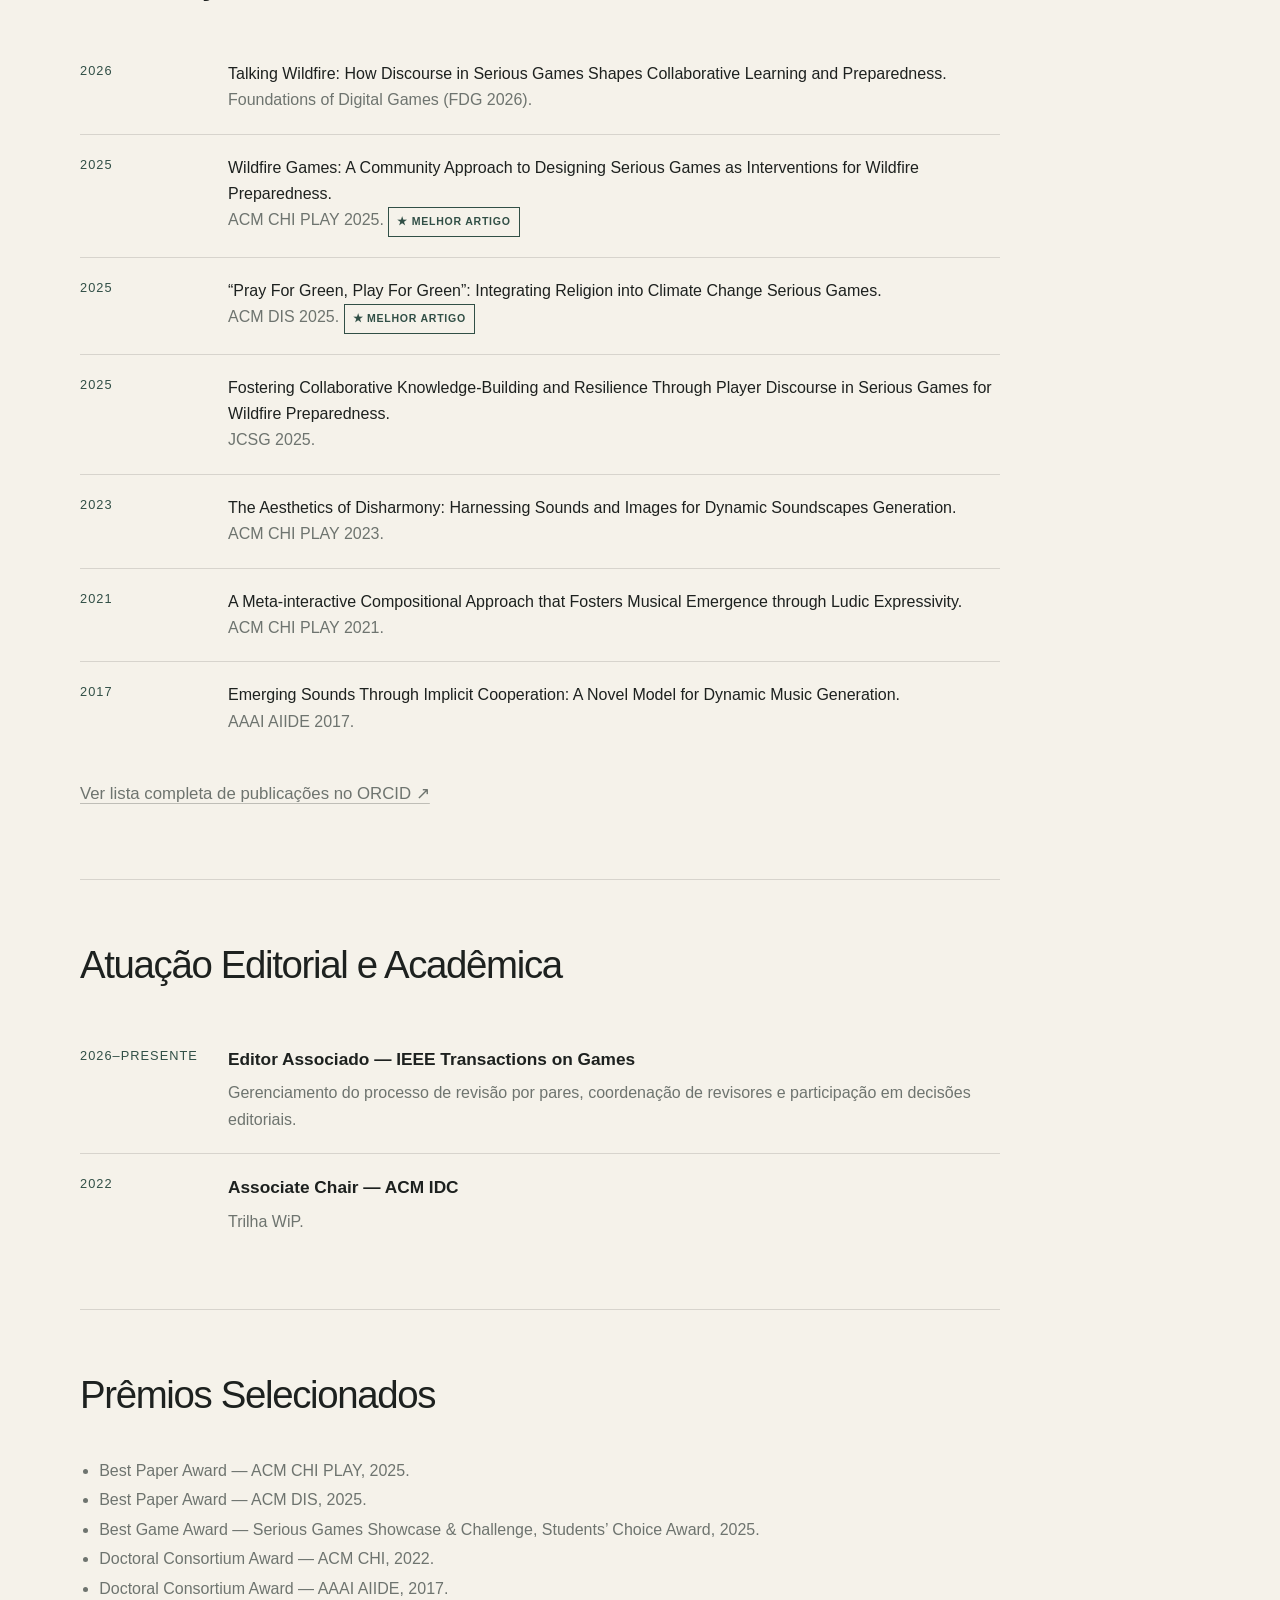
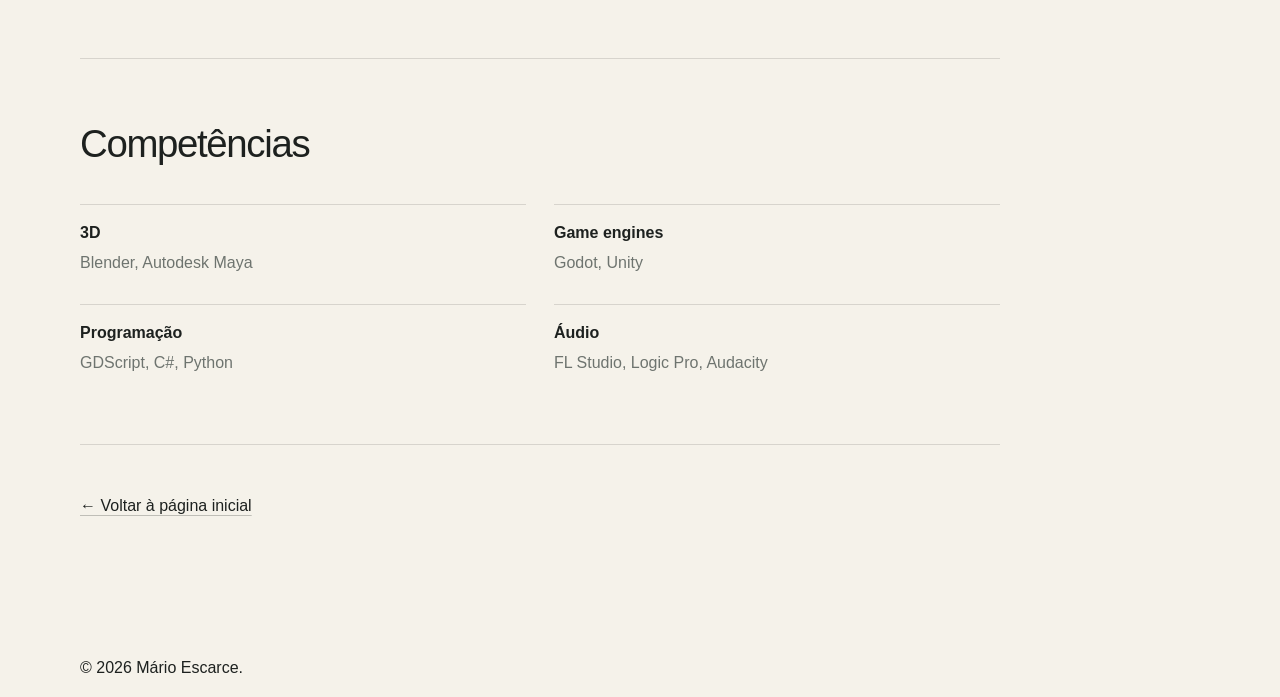
==== commit 14b31f1b: "Update cv-pt.html" ====
--- a/cv-pt.html
+++ b/cv-pt.html
@@ -40,7 +40,7 @@
 
     <section class="cv-section">
       <h2>Perfil</h2>
-      <p>Sou doutor em Ciência da Computação pela Lancaster University e atuei recentemente como pesquisador de pós-doutorado na University of California, Santa Cruz, onde contribuí para pesquisas financiadas pela NSF sobre jogos sérios e resiliência comunitária. Meu trabalho está na interseção entre Interação Humano-Computador, Geração Procedural de Conteúdo, Game Design, criatividade computacional e artes digitais, com interesse particular em criatividade, aprendizagem, colaboração e tomada de decisão coletiva.</p>
+      <p>Completei o doutorado em Ciência da Computação pela Lancaster University e recentemente atuei como pesquisador de pós-doutorado na University of California, Santa Cruz, onde contribuí para pesquisas financiadas pela NSF sobre jogos sérios e resiliência comunitária. Sou integrante do Game User Interaction Lab (GUII Lab). Meu trabalho está na interseção entre Interação Humano-Computador, Geração Procedural de Conteúdo, Game Design, criatividade computacional e artes digitais, com interesse particular em criatividade, aprendizagem, colaboração e tomada de decisão coletiva.</p>
     </section>
 
     <section class="cv-section">
@@ -65,7 +65,7 @@
       <div class="cv-entry">
         <div class="cv-year">2016–2018</div>
         <div>
-          <h3>Mestrado em Artes — Poéticas Tecnológicas</h3>
+          <h3>Mestrado em Artes - Poéticas Tecnológicas</h3>
           <p>Universidade Federal de Minas Gerais (UFMG), Brasil.</p>
         </div>
       </div>
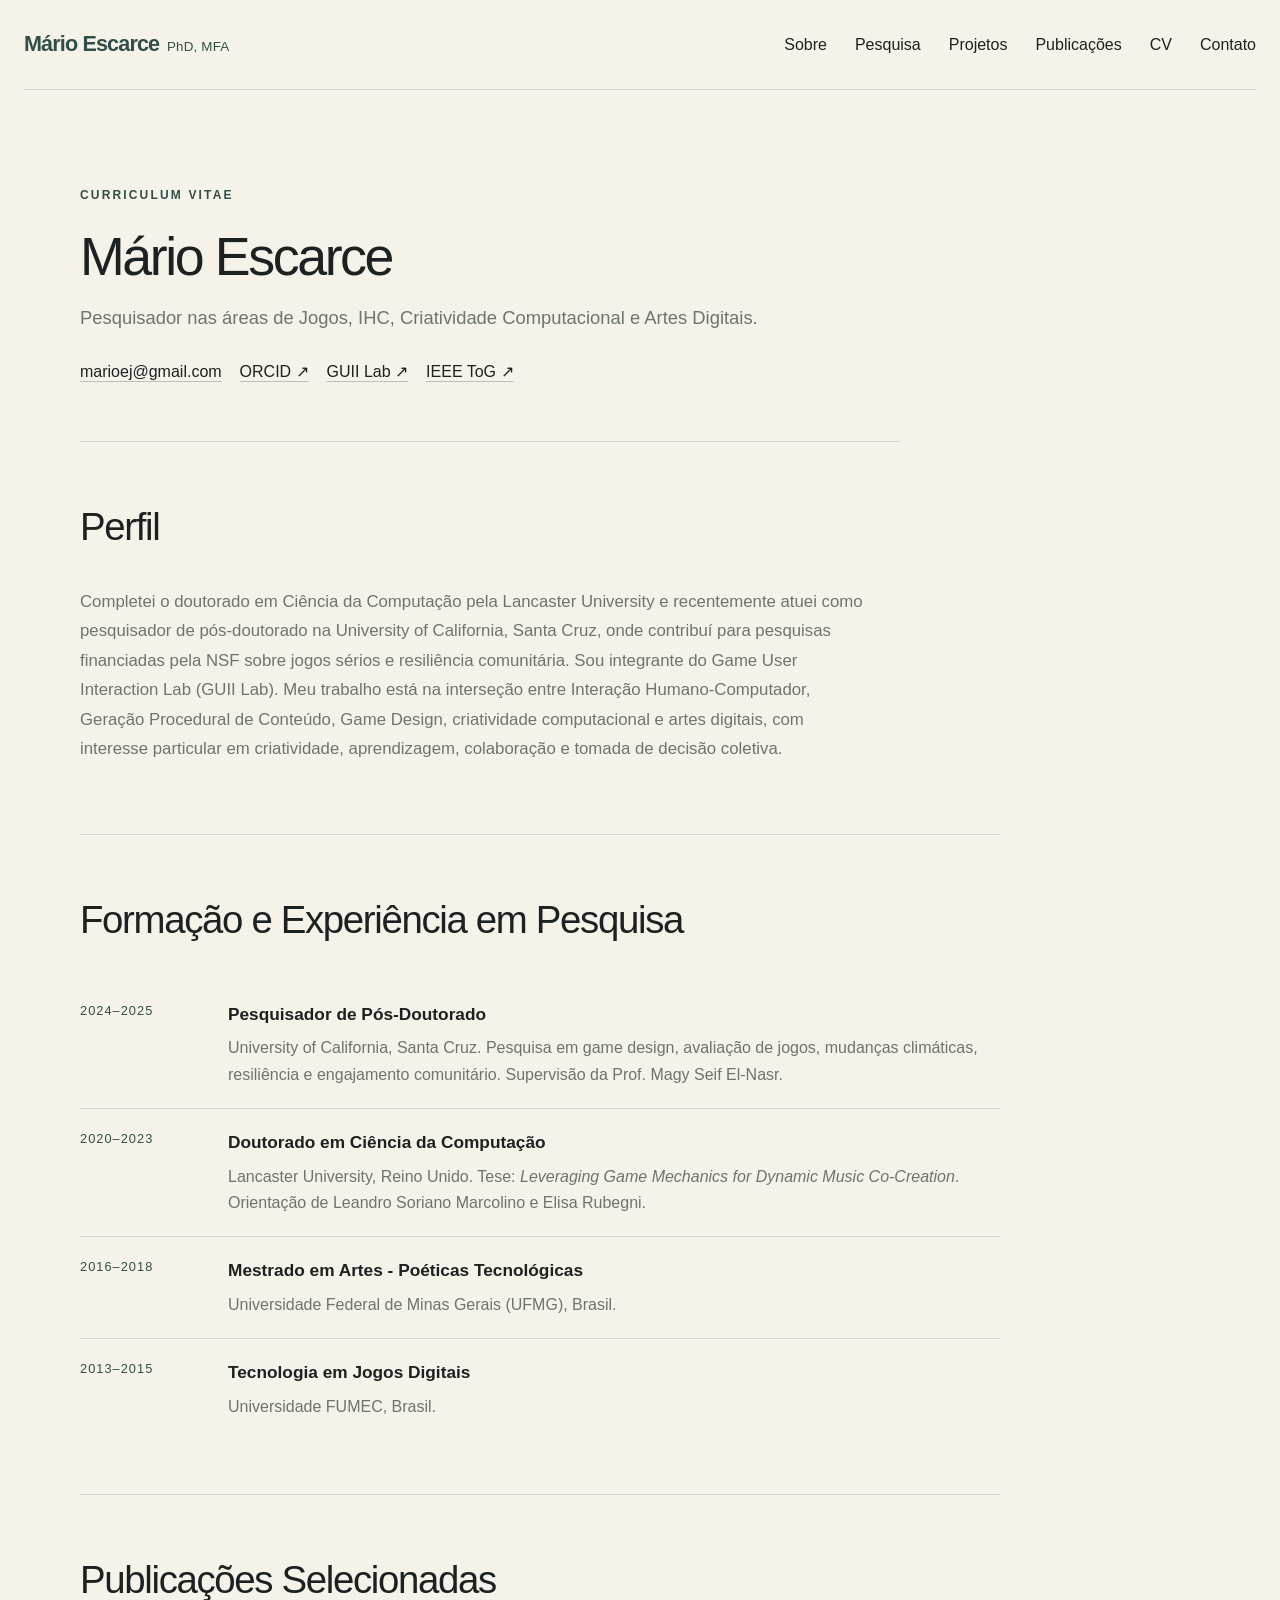
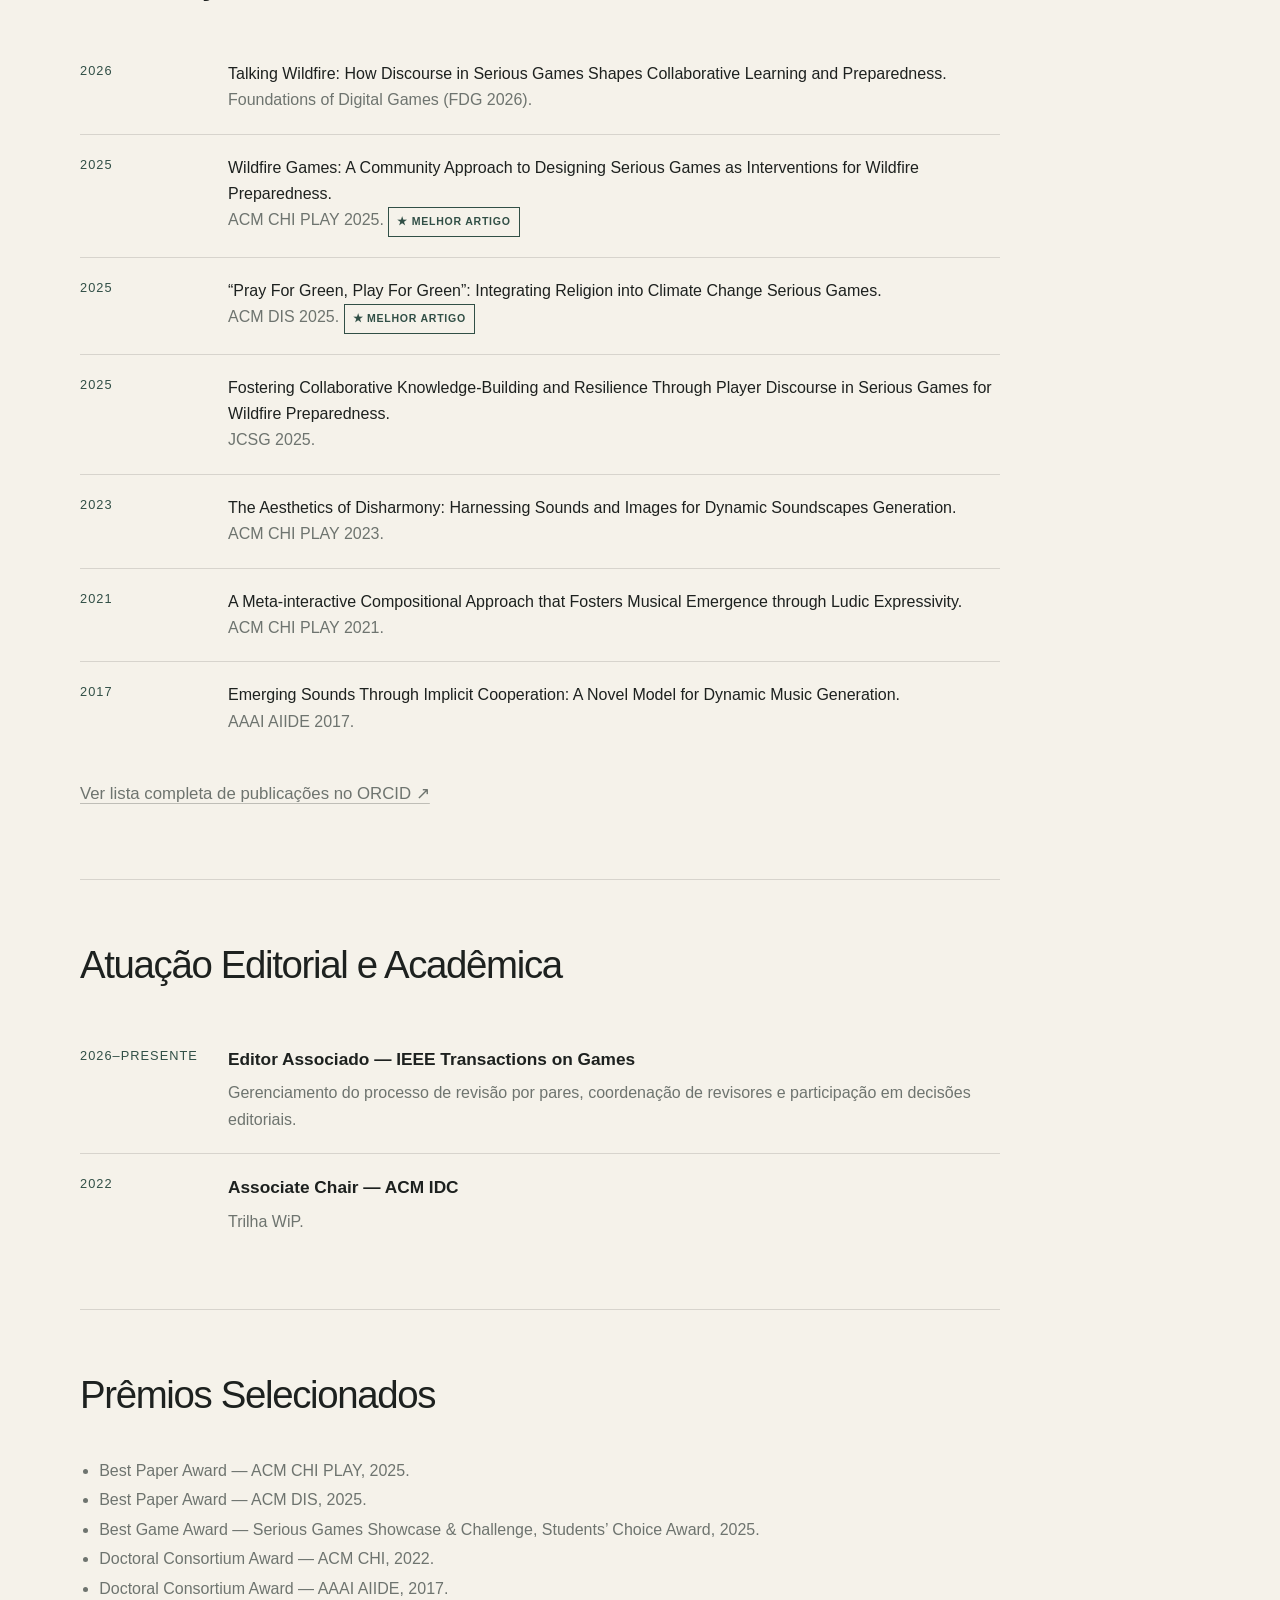
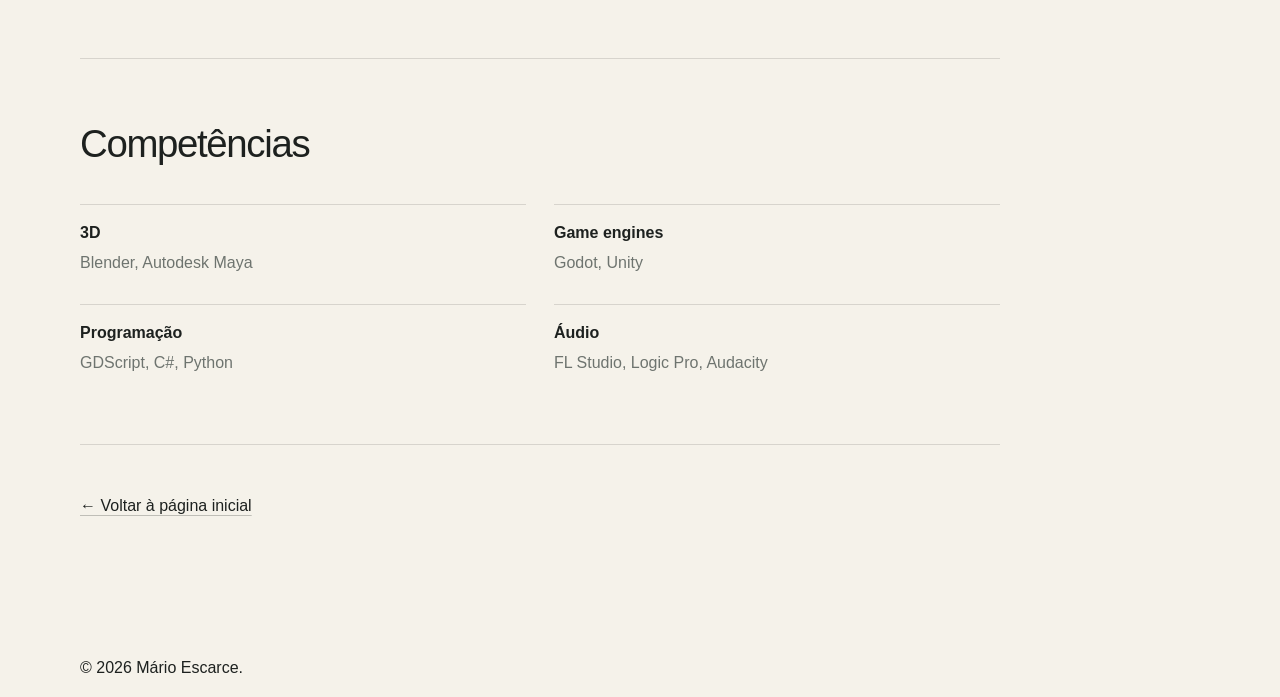
==== commit b37cf04b: "Update cv-pt.html" ====
--- a/cv-pt.html
+++ b/cv-pt.html
@@ -73,7 +73,7 @@
       <div class="cv-entry">
         <div class="cv-year">2013–2015</div>
         <div>
-          <h3>Bacharelado em Game Design</h3>
+          <h3>Tecnologia em Jogos Digitais</h3>
           <p>Universidade FUMEC, Brasil.</p>
         </div>
       </div>
--- a/styles.css
+++ b/styles.css
@@ -905,3 +905,37 @@
     grid-template-columns: 1fr;
   }
 }
+
+/* Bluesky contact */
+.contact-bluesky {
+  display: flex;
+  align-items: center;
+  gap: 7px;
+  width: fit-content;
+  margin-top: 12px;
+  color: var(--accent);
+  font-size: .92rem;
+  text-decoration: none;
+}
+
+.bluesky-icon {
+  display: block;
+  width: 18px;
+  height: 18px;
+  fill: currentColor;
+  flex-shrink: 0;
+}
+
+.contact-bluesky > span:first-of-type {
+  border-bottom: 1px solid rgba(49, 79, 70, .28);
+  line-height: 1.4;
+}
+
+.contact-bluesky-arrow {
+  font-size: .85rem;
+  opacity: .65;
+}
+
+.contact-bluesky:hover {
+  opacity: .75;
+}
